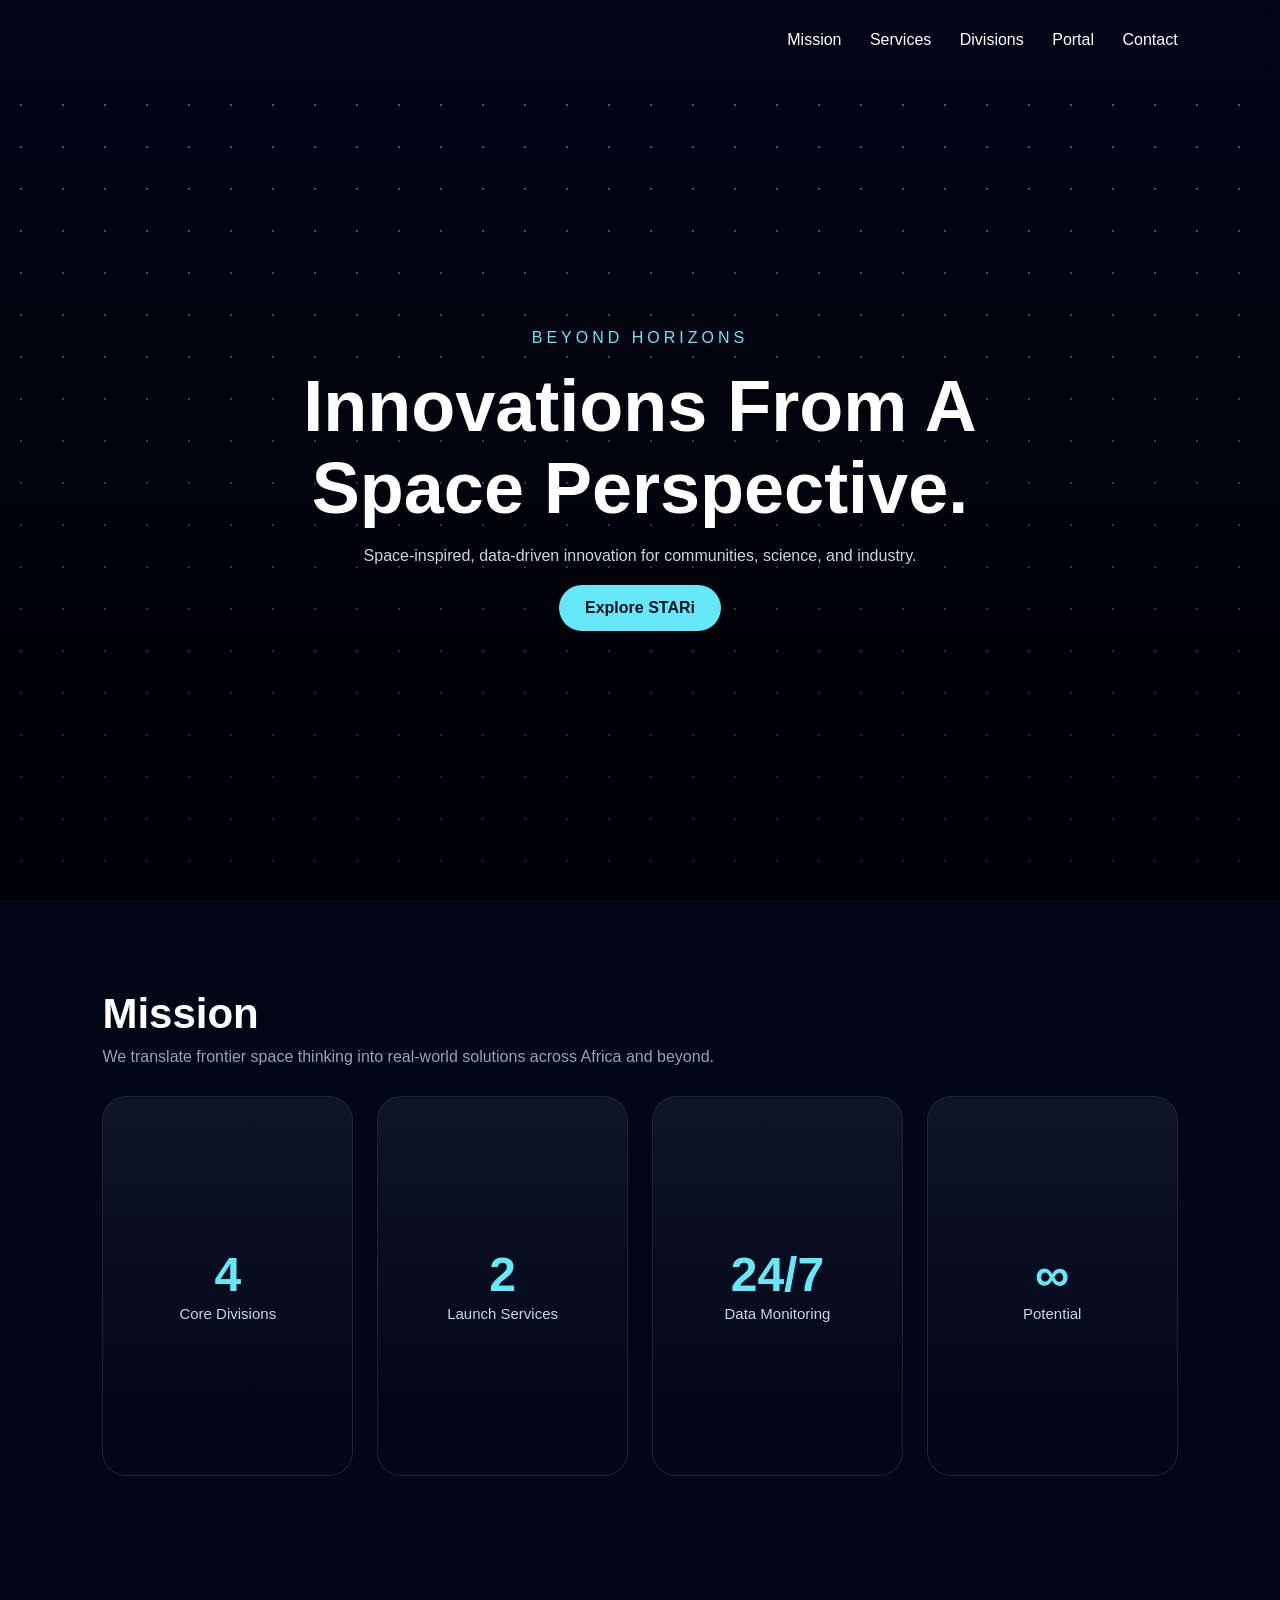
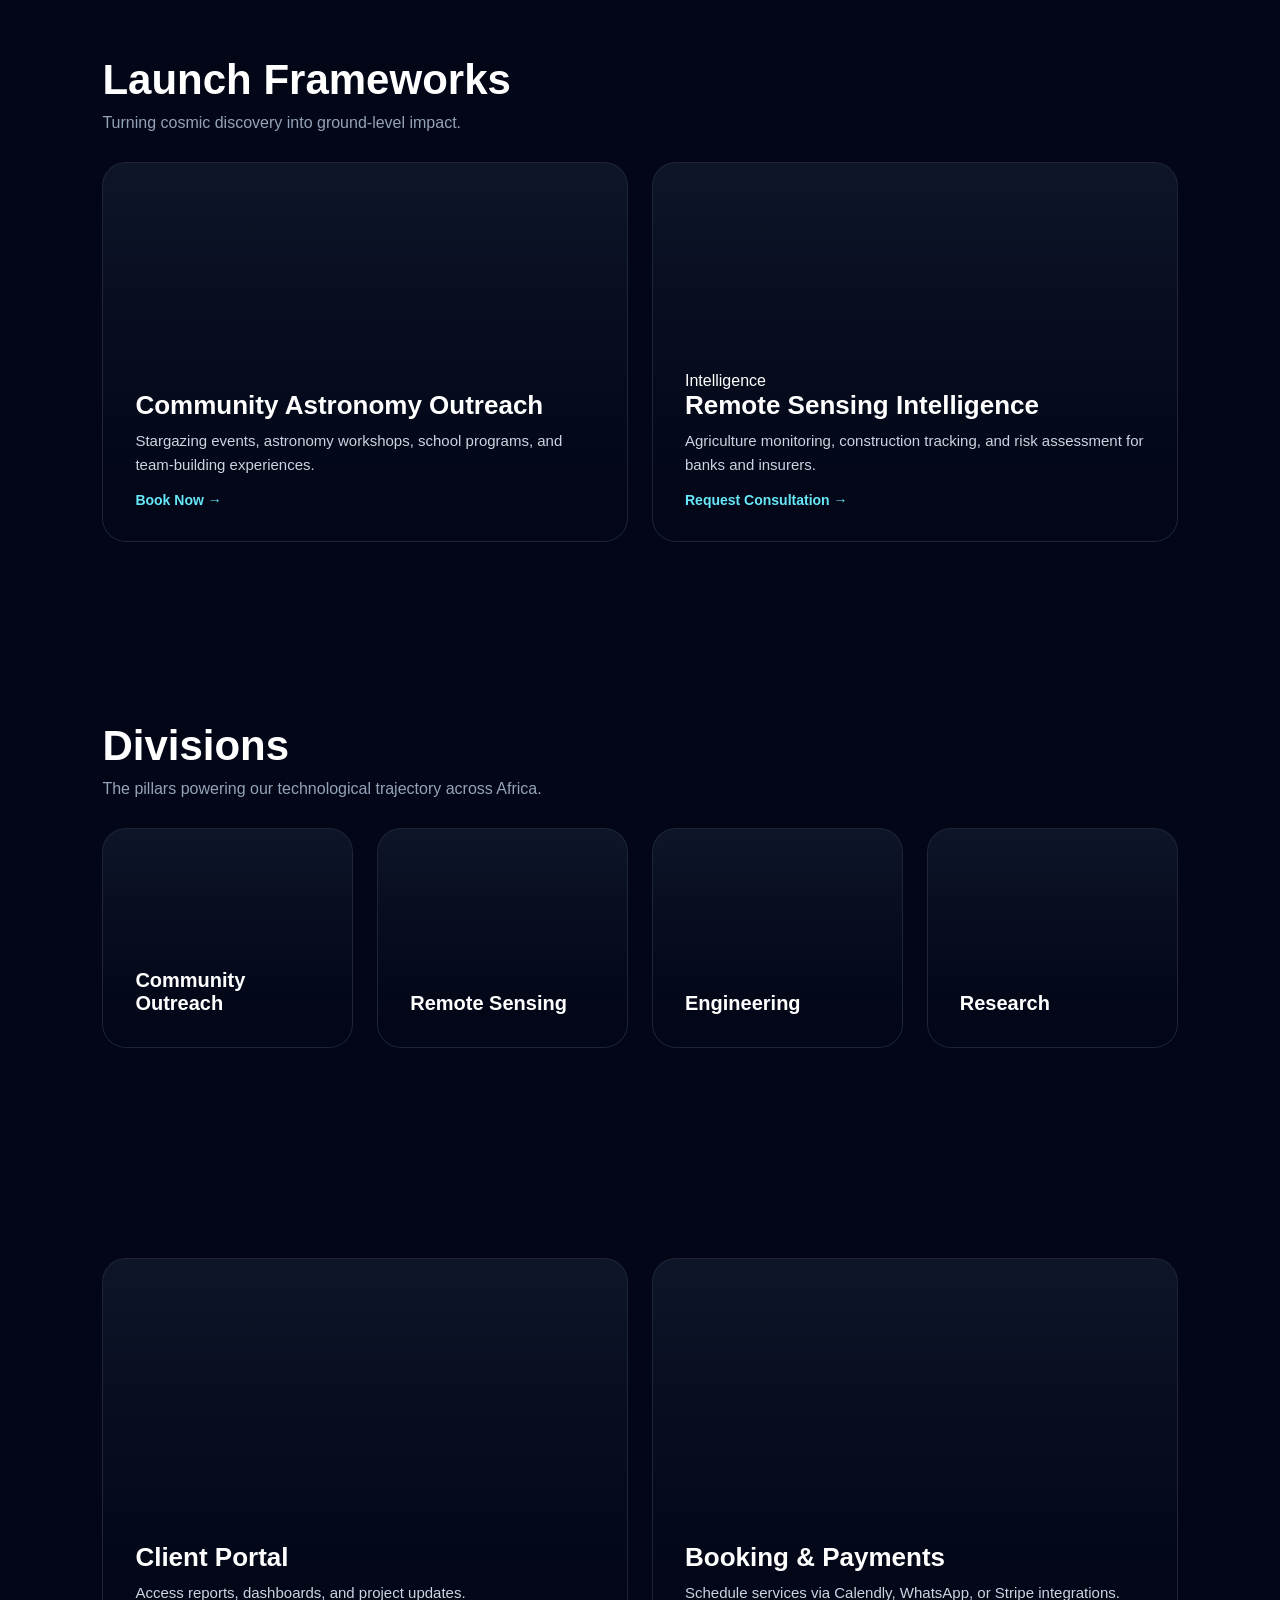
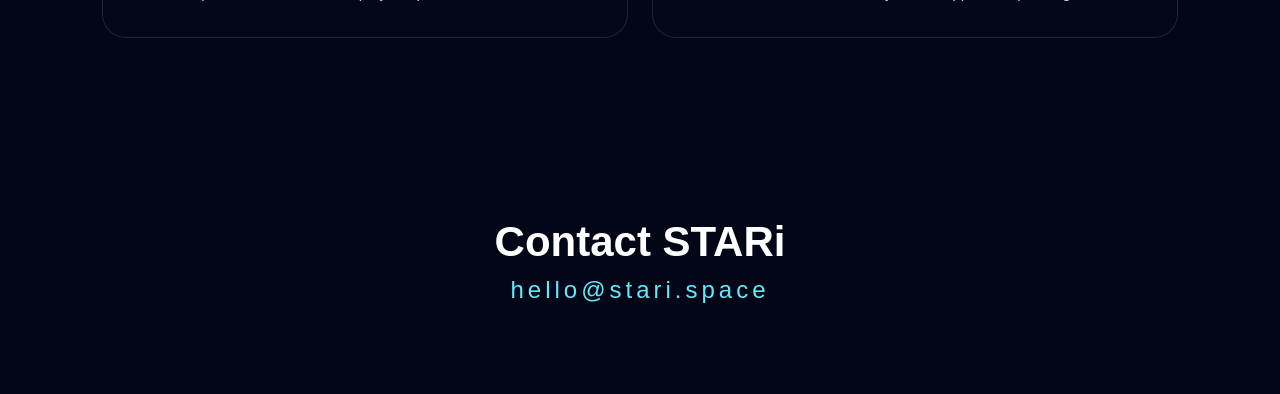
==== index.html @ bb452965 "Update index.html" ====
<!DOCTYPE html>
<html lang="en">
<head>
  <meta charset="UTF-8">
  <meta name="viewport" content="width=device-width, initial-scale=1.0">
  <title>STARi V5.1 | Beyond Horizons</title>
  <link rel="stylesheet" href="styles.css">
</head>
<body>

<div class="bg"></div>
<div class="glow"></div>

<header>
  <div class="logo">
    <img src="https://i.imgur.com/R3OBLXe.png" alt="STARi Logo">
  </div>
  <nav>
    <a href="#mission">Mission</a>
    <a href="#services">Services</a>
    <a href="#divisions">Divisions</a>
    <a href="#portal">Portal</a>
    <a href="#contact">Contact</a>
  </nav>
</header>

<section class="hero">
  <div class="hero-wrap">
    <div class="tag">BEYOND HORIZONS</div>
    <h1>Innovations From A Space Perspective.</h1>
    <p>Space-inspired, data-driven innovation for communities, science, and industry.</p>
    <a href="#mission" class="btn">Explore STARi</a>
  </div>
</section>

<!-- MISSION -->
<section id="mission" class="section">
  <h2 class="title">Mission</h2>
  <p class="muted">We translate frontier space thinking into real-world solutions across Africa and beyond.</p>

  <div class="grid four">
    <div class="card center">
      <div class="metric">4</div>
      <p>Core Divisions</p>
    </div>
    <div class="card center">
      <div class="metric">2</div>
      <p>Launch Services</p>
    </div>
    <div class="card center">
      <div class="metric">24/7</div>
      <p>Data Monitoring</p>
    </div>
    <div class="card center">
      <div class="metric">∞</div>
      <p>Potential</p>
    </div>
  </div>
</section>

<!-- SERVICES (NASA-Style Feature Grids) -->
<section id="services" class="section">
  <h2 class="title">Launch Frameworks</h2>
  <p class="muted" style="margin-bottom:30px;">Turning cosmic discovery into ground-level impact.</p>
  
  <div class="grid two">
    <!-- Service 1: Astronomy Outreach -->
    <!-- REPLACE THE url(...) ENTIRE LINK VALUE WITH YOUR IMAGE LINK -->
    <div class="card media-card" style="background-image: url('https://i.imgur.com/1P8Bico.png');">
      <div class="card-overlay"></div>
      <div class="card-body">
        <span class="card-tag"></span>
        <h3>Community Astronomy Outreach</h3>
        <p>Stargazing events, astronomy workshops, school programs, and team-building experiences.</p>
        <a href="#contact" class="card-link">Book Now →</a>
      </div>
    </div>

    <!-- Service 2: Remote Sensing -->
    <!-- REPLACE THE url(...) ENTIRE LINK VALUE WITH YOUR IMAGE LINK -->
    <div class="card media-card" style="background-image: url('https://i.imgur.com/ISyVCLU.png');">
      <div class="card-overlay"></div>
      <div class="card-body">
        <span class="card-tag">Intelligence</span>
        <h3>Remote Sensing Intelligence</h3>
        <p>Agriculture monitoring, construction tracking, and risk assessment for banks and insurers.</p>
        <a href="#contact" class="card-link">Request Consultation →</a>
      </div>
    </div>
  </div>
</section>

<!-- DIVISIONS (NASA-Style Mosaic Grid) -->
<section id="divisions" class="section">
  <h2 class="title">Divisions</h2>
  <p class="muted" style="margin-bottom:30px;">The pillars powering our technological trajectory across Africa.</p>
  
  <div class="grid four">
    <!-- Division 1: Replace background link as needed -->
    <div class="card media-card mini-card" style="background-image: url('https://i.imgur.com/f1nBS7U.png');">
      <div class="card-overlay"></div>
      <div class="card-body">
        <h4>Community Outreach</h4>
      </div>
    </div>
    
    <!-- Division 2: Replace background link as needed -->
    <div class="card media-card mini-card" style="background-image: url('https://i.imgur.com/J7HXCUW.png');">
      <div class="card-overlay"></div>
      <div class="card-body">
        <h4>Remote Sensing</h4>
      </div>
    </div>
    
    <!-- Division 3: Replace background link as needed -->
    <div class="card media-card mini-card" style="background-image: url('https://i.imgur.com/blJe98t.png');">
      <div class="card-overlay"></div>
      <div class="card-body">
        <h4>Engineering</h4>
      </div>
    </div>
    
    <!-- Division 4: Replace background link as needed -->
    <div class="card media-card mini-card" style="background-image: url('https://i.imgur.com/QKHHA5q.png');">
      <div class="card-overlay"></div>
      <div class="card-body">
        <h4>Research</h4>
      </div>
    </div>
  </div>
</section>

<!-- PORTAL -->
<section id="portal" class="section grid two">
  <div class="card">
    <h3>Client Portal</h3>
    <p class="muted">Access reports, dashboards, and project updates.</p>
  </div>
  <div class="card">
    <h3>Booking & Payments</h3>
    <p class="muted">Schedule services via Calendly, WhatsApp, or Stripe integrations.</p>
  </div>
</section>

<!-- CONTACT -->
<section id="contact" class="section center">
  <h2 class="title">Contact STARi</h2>
  <p class="tag" style="font-size:24px;">hello@stari.space</p>
</section>
  
<script src="script.js"></script>  
</body>
</html>
---- styles.css ----
/* styles.css mn*/
*{margin:0;padding:0;box-sizing:border-box}
html{scroll-behavior:smooth}
body{font-family:Inter,Arial,sans-serif;background:#020617;color:#fff;overflow-x:hidden}
a{text-decoration:none;color:inherit}

.bg{position:fixed;inset:0;background:radial-gradient(circle,#ffffff66 1px,transparent 1px);background-size:42px 42px;z-index:-2}
.glow{position:fixed;inset:0;background:linear-gradient(180deg,rgba(0,0,0,.1),rgba(0,0,0,.7));z-index:-1}

header{
  height:80px;
  display:flex;
  align-items:center;
  justify-content:space-between;
  padding:0 8%;
  position:fixed;
  top:0;
  width:100%;
  z-index:1000;
  background:rgba(2,6,23,.55);
  backdrop-filter:blur(14px);
}

.logo img{
  height:200px;
  width:auto;
  display:block;
  filter:drop-shadow(0 0 10px #67e8f9);
}

nav a{margin-left:24px}

.hero{min-height:100vh;display:grid;place-items:center;padding:140px 8% 80px}
.hero-wrap{text-align:center;max-width:900px}
.tag{color:#67e8f9;letter-spacing:4px}
.hero h1{font-size:72px;margin:18px 0}
.hero p{color:#cbd5e1}

.btn{display:inline-block;margin-top:20px;padding:14px 26px;border-radius:999px;background:#67e8f9;color:#04111f;font-weight:800}

.section{padding:90px 8%}
.title{font-size:42px;margin-bottom:10px}
.muted{color:#94a3b8;max-width:700px}

.grid{display:grid;gap:24px;margin-top:30px}
.two{grid-template-columns:repeat(auto-fit,minmax(280px,1fr))}
.four{grid-template-columns:repeat(auto-fit,minmax(180px,1fr))}

/* ==========================================================================
   UPDATED: Integrated NASA Full-Card Media Layout
   ========================================================================== */
.card{
  padding:32px;
  border-radius:24px;
  background:#0f172a;
  border:1px solid rgba(255,255,255,.06);
  overflow: hidden; 
  display: flex;
  flex-direction: column;
  justify-content: flex-end; /* Text sits at the base of the image block */
  align-items: flex-start;
  position: relative;
  min-height: 380px; /* Gives adequate frame space for visual elements */
  background-size: cover;
  background-position: center;
  background-repeat: no-repeat;
  transition: transform 0.3s cubic-bezier(0.25, 1, 0.5, 1), border-color 0.3s ease;
}

/* Optional variation modifier to prevent metrics layout blocks from overflowing */
.center { text-align: center; justify-content: center; align-items: center; }

/* The dark protective vignette gradient layer layered behind text copy */
.card::before {
  content: '';
  position: absolute;
  inset: 0;
  background: linear-gradient(to top, rgba(2, 6, 23, 0.95) 15%, rgba(2, 6, 23, 0.5) 65%, rgba(2, 6, 23, 0.1) 100%);
  z-index: 1;
  transition: opacity 0.3s ease;
}

/* Forces structural element children inside cards above overlay logic layers */
.card > * {
  position: relative;
  z-index: 2;
  width: 100%;
}

/* NASA-style card container mouse interaction properties */
.card:hover {
  transform: translateY(-4px);
  border-color: rgba(103, 232, 249, 0.3);
}

.card:hover::before {
  background: linear-gradient(to top, rgba(2, 6, 23, 0.98) 20%, rgba(2, 6, 23, 0.6) 70%, rgba(2, 6, 23, 0.1) 100%);
}

/* ========================================================================== */

.metric{font-size:48px;color:#67e8f9;font-weight:900}

/* Typography styles for content inside the service cards */
.card h3 {
  font-size: 26px;
  line-height: 1.2;
  margin-bottom: 8px;
  font-weight: 800;
}

.card h4 {
  color: #67e8f9;
  font-size: 16px;
  margin-bottom: 12px;
  font-weight: 500;
}

.card p {
  font-size: 15px;
  line-height: 1.6;
  color: #cbd5e1;
}

/* Interactive custom typography link indicator */
.card-link {
  font-size: 14px;
  font-weight: 700;
  color: #67e8f9;
  display: inline-block;
  margin-top: 15px;
}

/* Secondary lower heights for smaller layout components (like the 4 Divisions) */
#divisions .card {
  min-height: 220px;
}
#divisions .card h4 {
  color: #fff;
  font-size: 20px;
  font-weight: 700;
  margin: 0;
}

.badge-row {
  display: flex;
  gap: 12px;
  flex-wrap: wrap;
  margin-top: 15px;
}

@media(max-width:768px){
nav{display:none}
.hero h1{font-size:44px}
.card { min-height: 320px; padding: 24px; }
#divisions .card { min-height: 180px; }
}
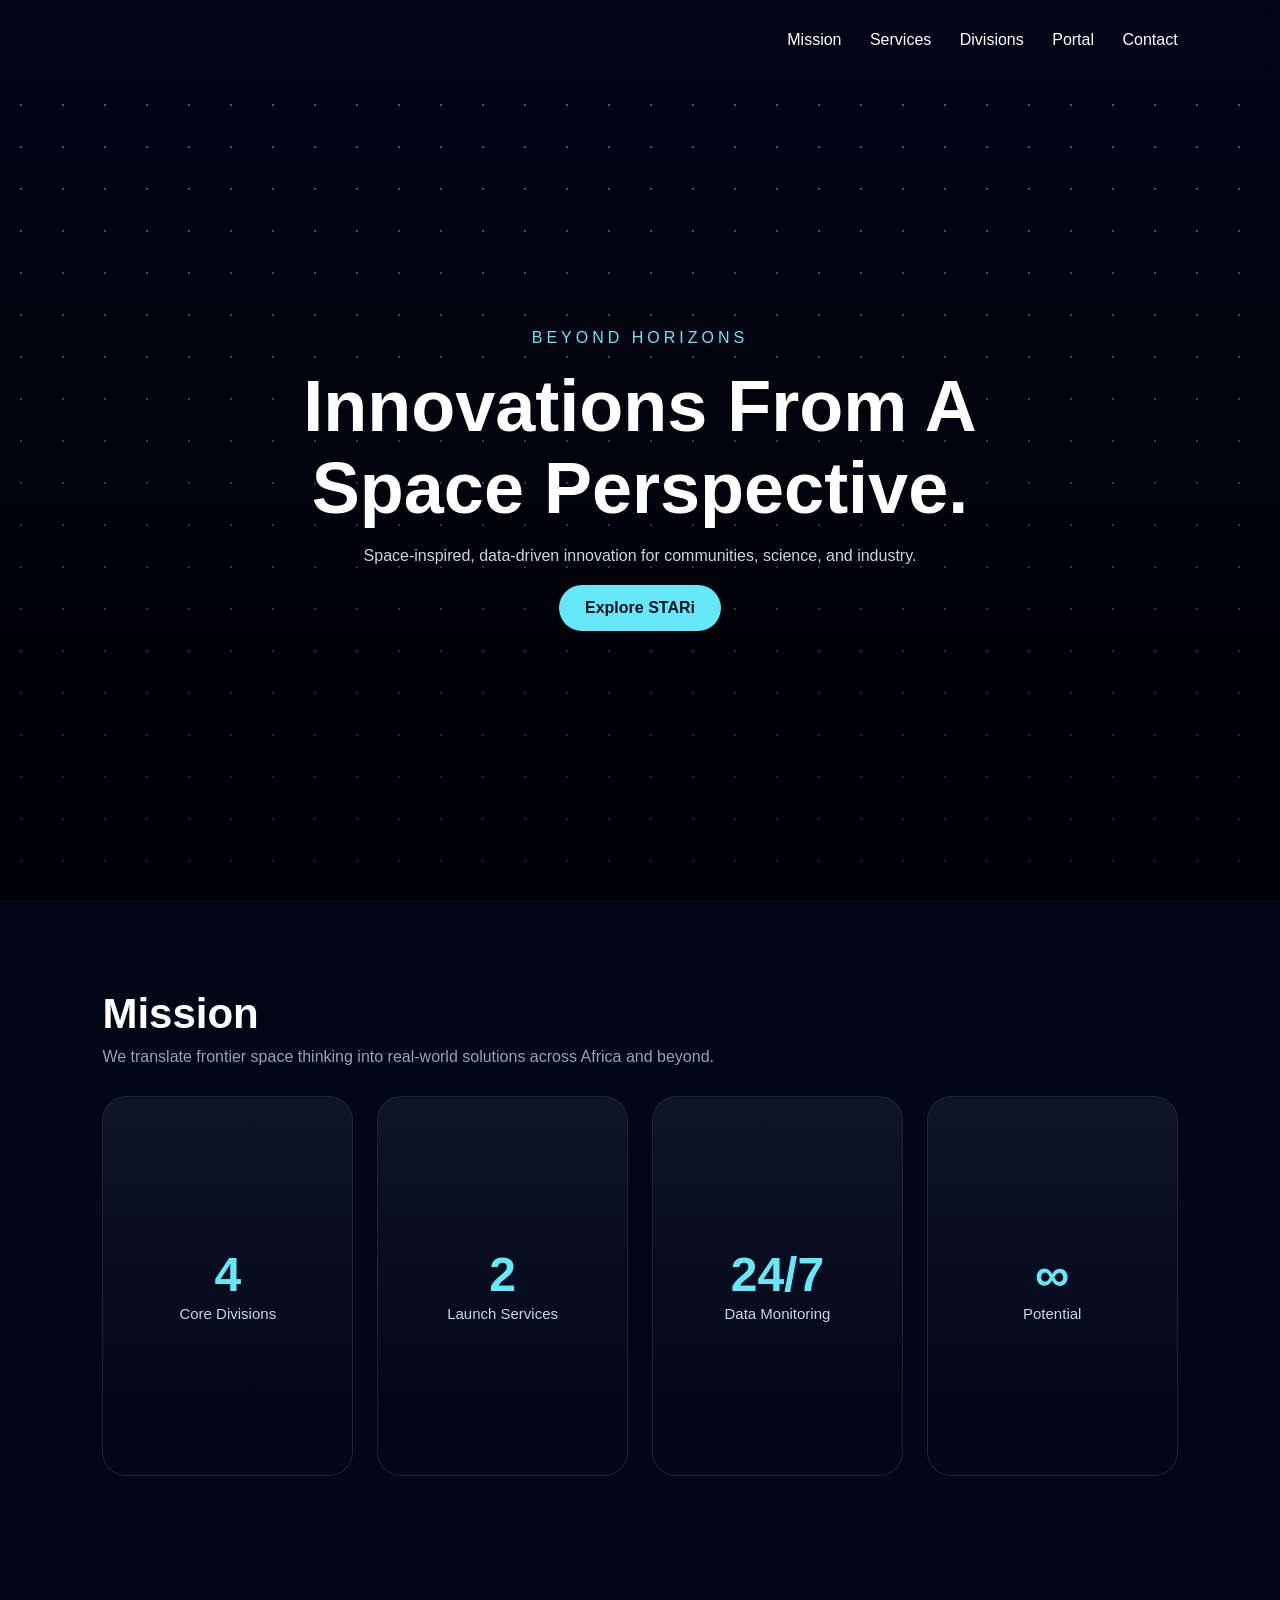
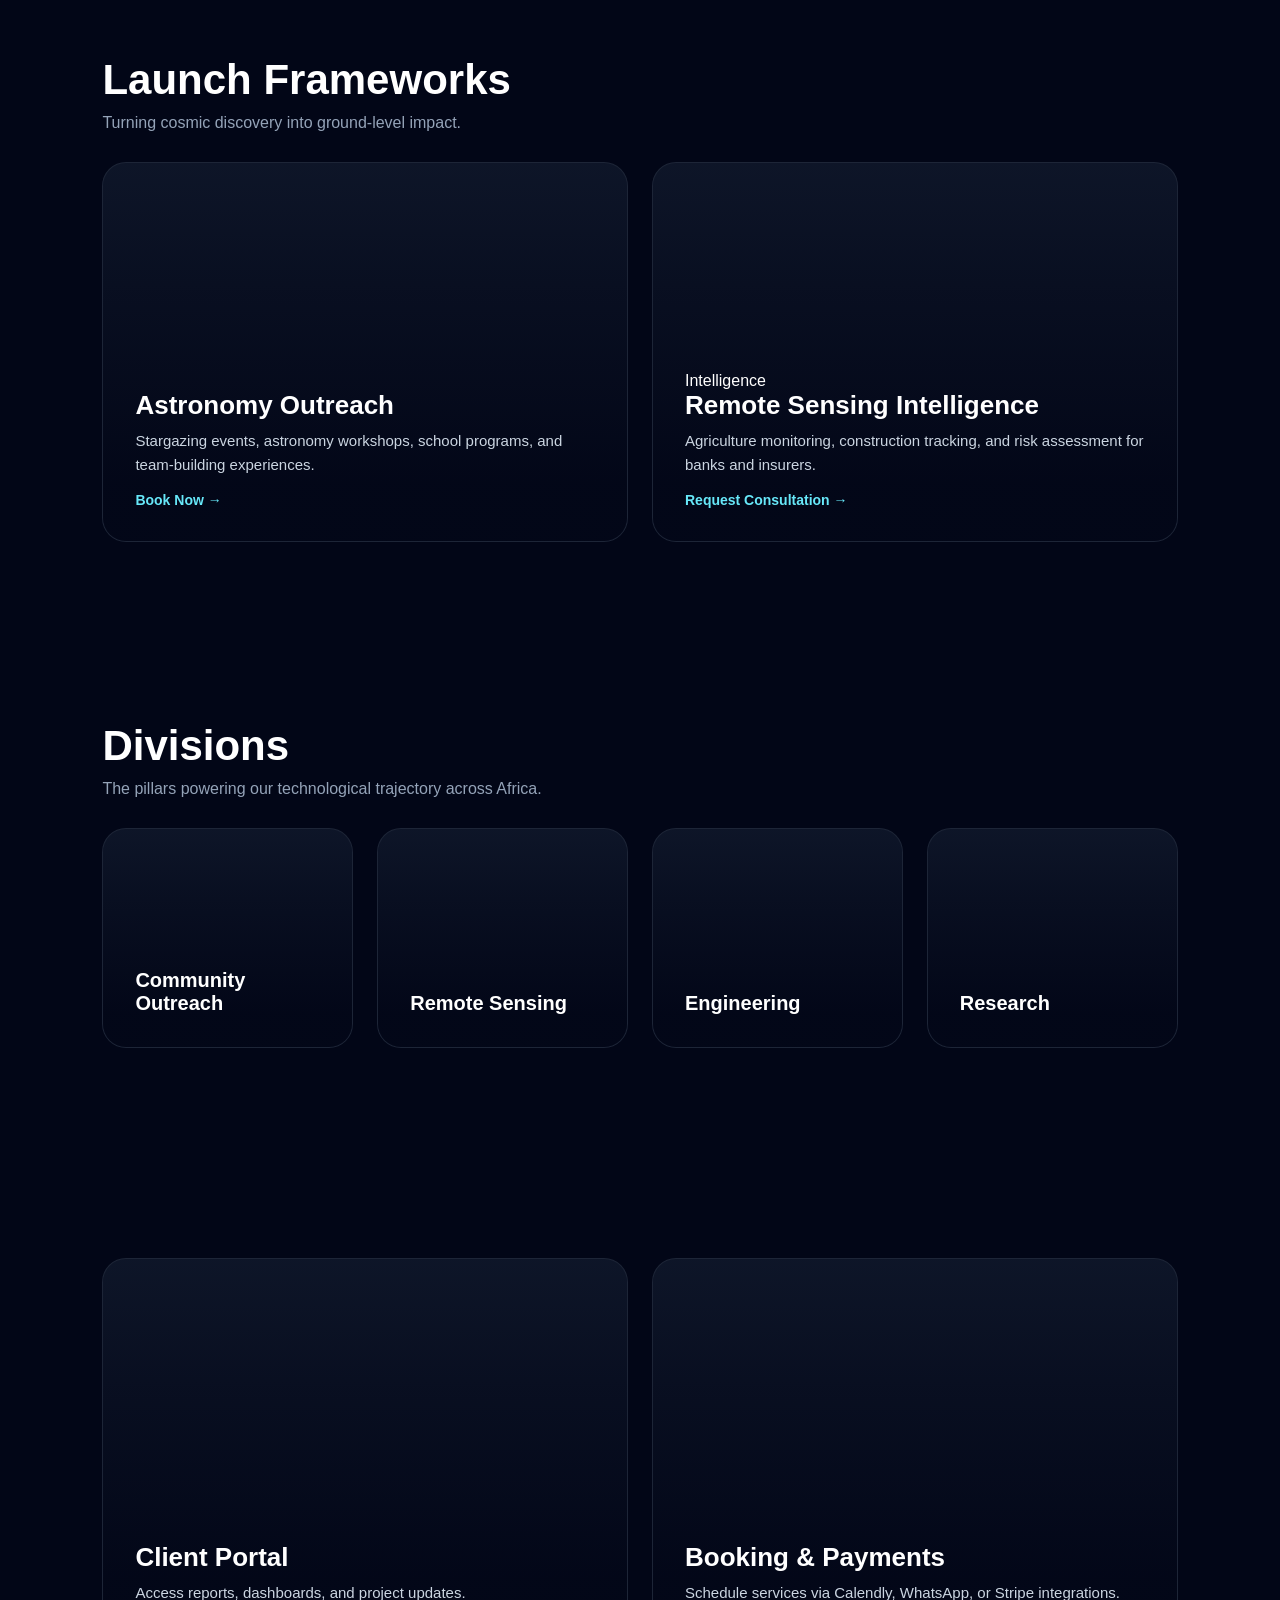
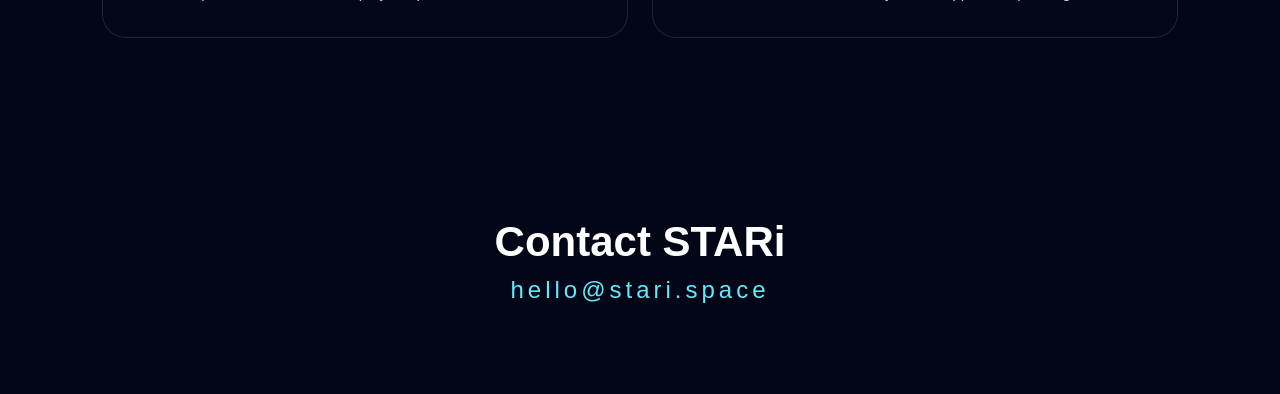
==== commit 85a87bb5: "Update index.html" ====
--- a/index.html
+++ b/index.html
@@ -66,11 +66,11 @@
   <div class="grid two">
     <!-- Service 1: Astronomy Outreach -->
     <!-- REPLACE THE url(...) ENTIRE LINK VALUE WITH YOUR IMAGE LINK -->
-    <div class="card media-card" style="background-image: url('https://i.imgur.com/1P8Bico.png');">
+    <div class="card media-card" style="background-image: url('https://i.imgur.com/1P8BicO.png');">
       <div class="card-overlay"></div>
       <div class="card-body">
         <span class="card-tag"></span>
-        <h3>Community Astronomy Outreach</h3>
+        <h3>Astronomy Outreach</h3>
         <p>Stargazing events, astronomy workshops, school programs, and team-building experiences.</p>
         <a href="#contact" class="card-link">Book Now →</a>
       </div>
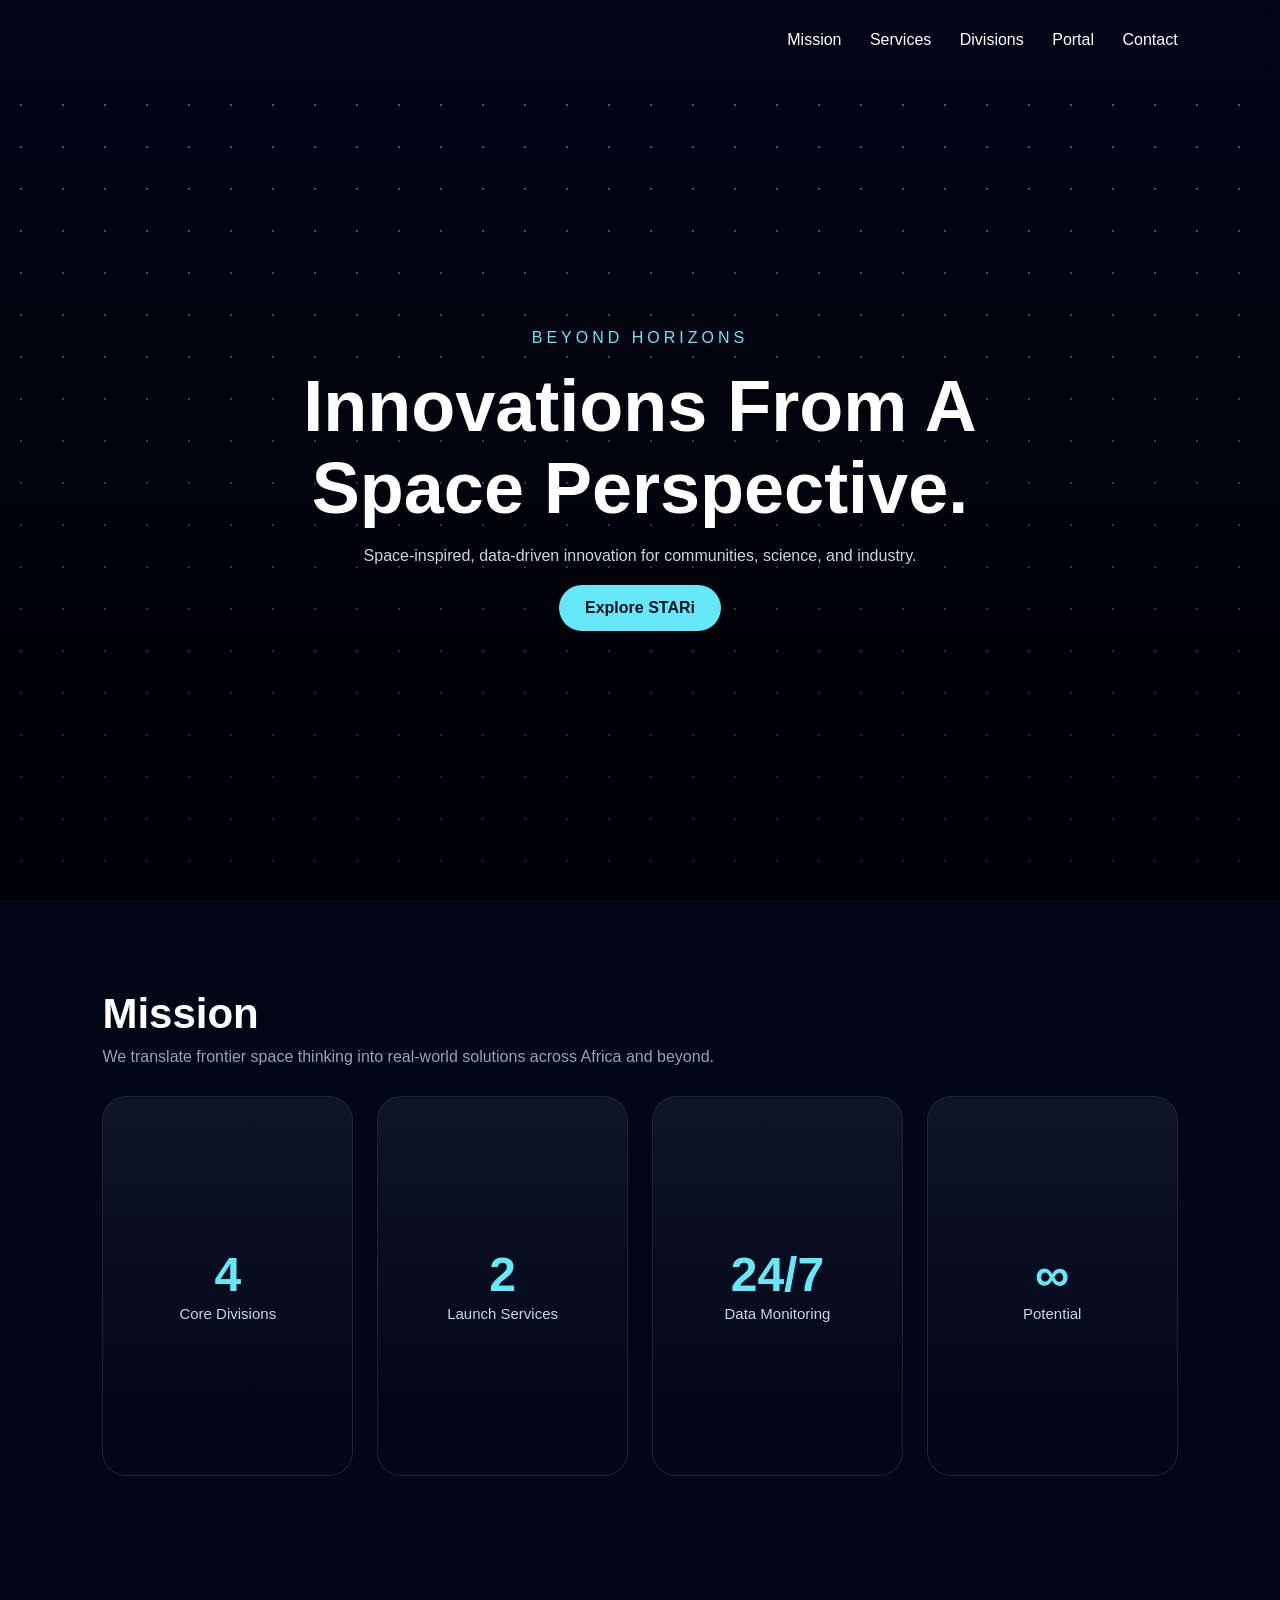
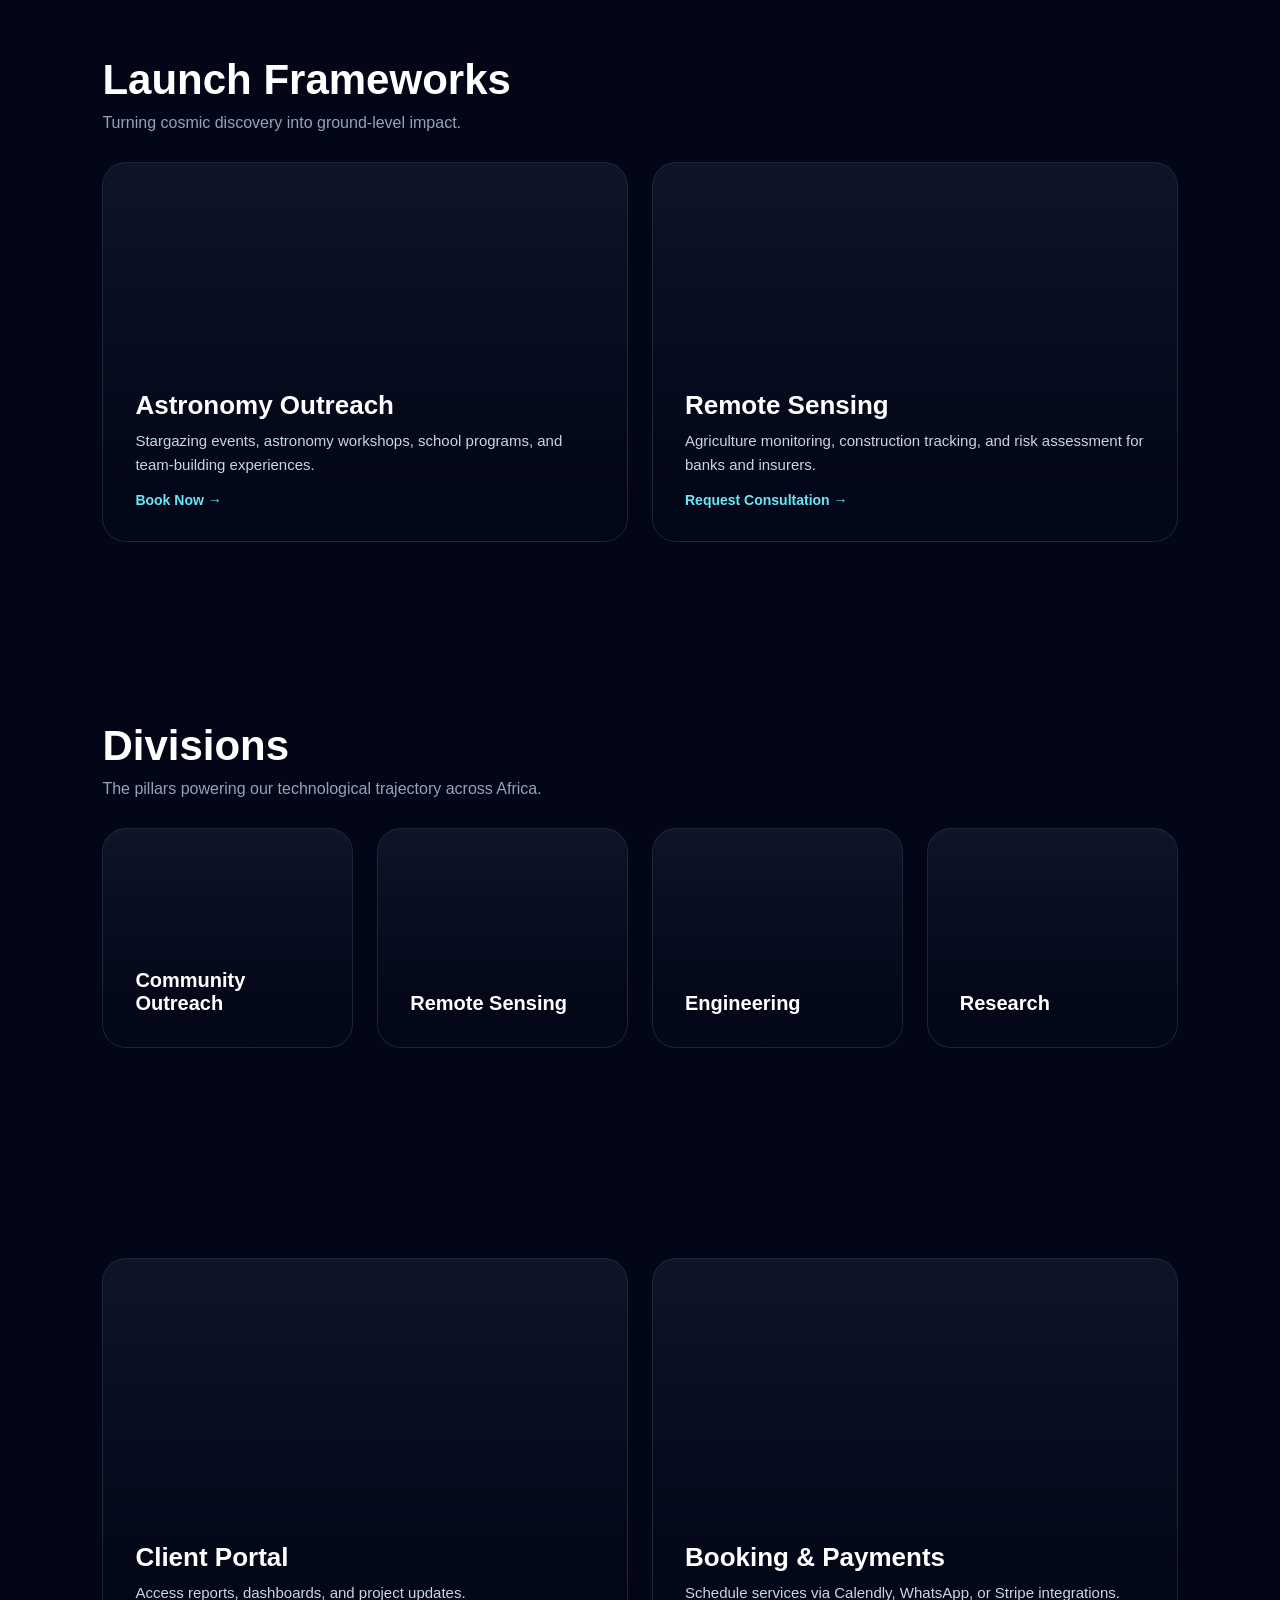
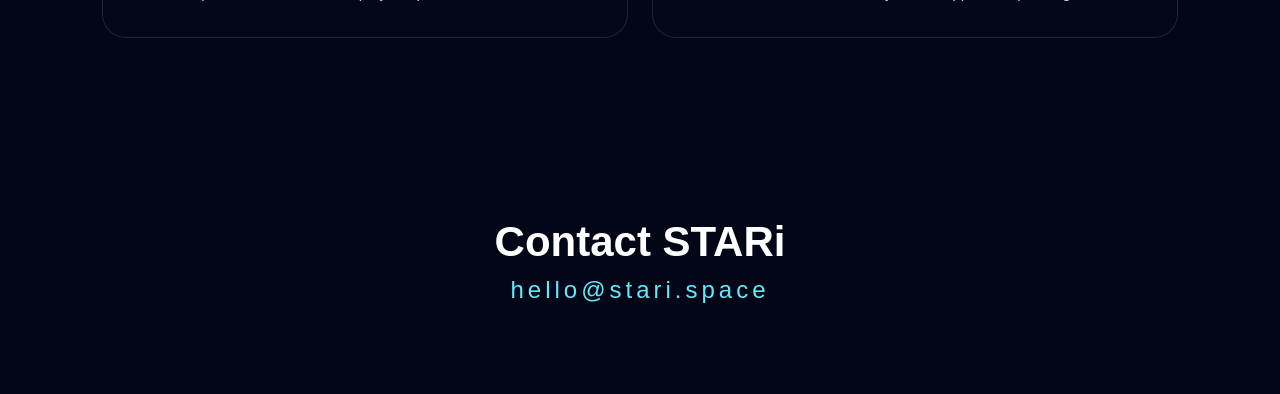
==== commit 29163d36: "Update index.html" ====
--- a/index.html
+++ b/index.html
@@ -78,11 +78,11 @@
 
     <!-- Service 2: Remote Sensing -->
     <!-- REPLACE THE url(...) ENTIRE LINK VALUE WITH YOUR IMAGE LINK -->
-    <div class="card media-card" style="background-image: url('https://i.imgur.com/ISyVCLU.png');">
+    <div class="card media-card" style="background-image: url('https://i.imgur.com/KyEyFb0.png');">
       <div class="card-overlay"></div>
       <div class="card-body">
-        <span class="card-tag">Intelligence</span>
-        <h3>Remote Sensing Intelligence</h3>
+        <span class="card-tag"></span>
+        <h3>Remote Sensing</h3>
         <p>Agriculture monitoring, construction tracking, and risk assessment for banks and insurers.</p>
         <a href="#contact" class="card-link">Request Consultation →</a>
       </div>
@@ -97,7 +97,7 @@
   
   <div class="grid four">
     <!-- Division 1: Replace background link as needed -->
-    <div class="card media-card mini-card" style="background-image: url('https://i.imgur.com/f1nBS7U.png');">
+    <div class="card media-card mini-card" style="background-image: url('https://i.imgur.com/5LP5pwv.jpeg');">
       <div class="card-overlay"></div>
       <div class="card-body">
         <h4>Community Outreach</h4>
@@ -121,7 +121,7 @@
     </div>
     
     <!-- Division 4: Replace background link as needed -->
-    <div class="card media-card mini-card" style="background-image: url('https://i.imgur.com/QKHHA5q.png');">
+    <div class="card media-card mini-card" style="background-image: url('https://i.imgur.com/DauhuLK.jpeg');">
       <div class="card-overlay"></div>
       <div class="card-body">
         <h4>Research</h4>
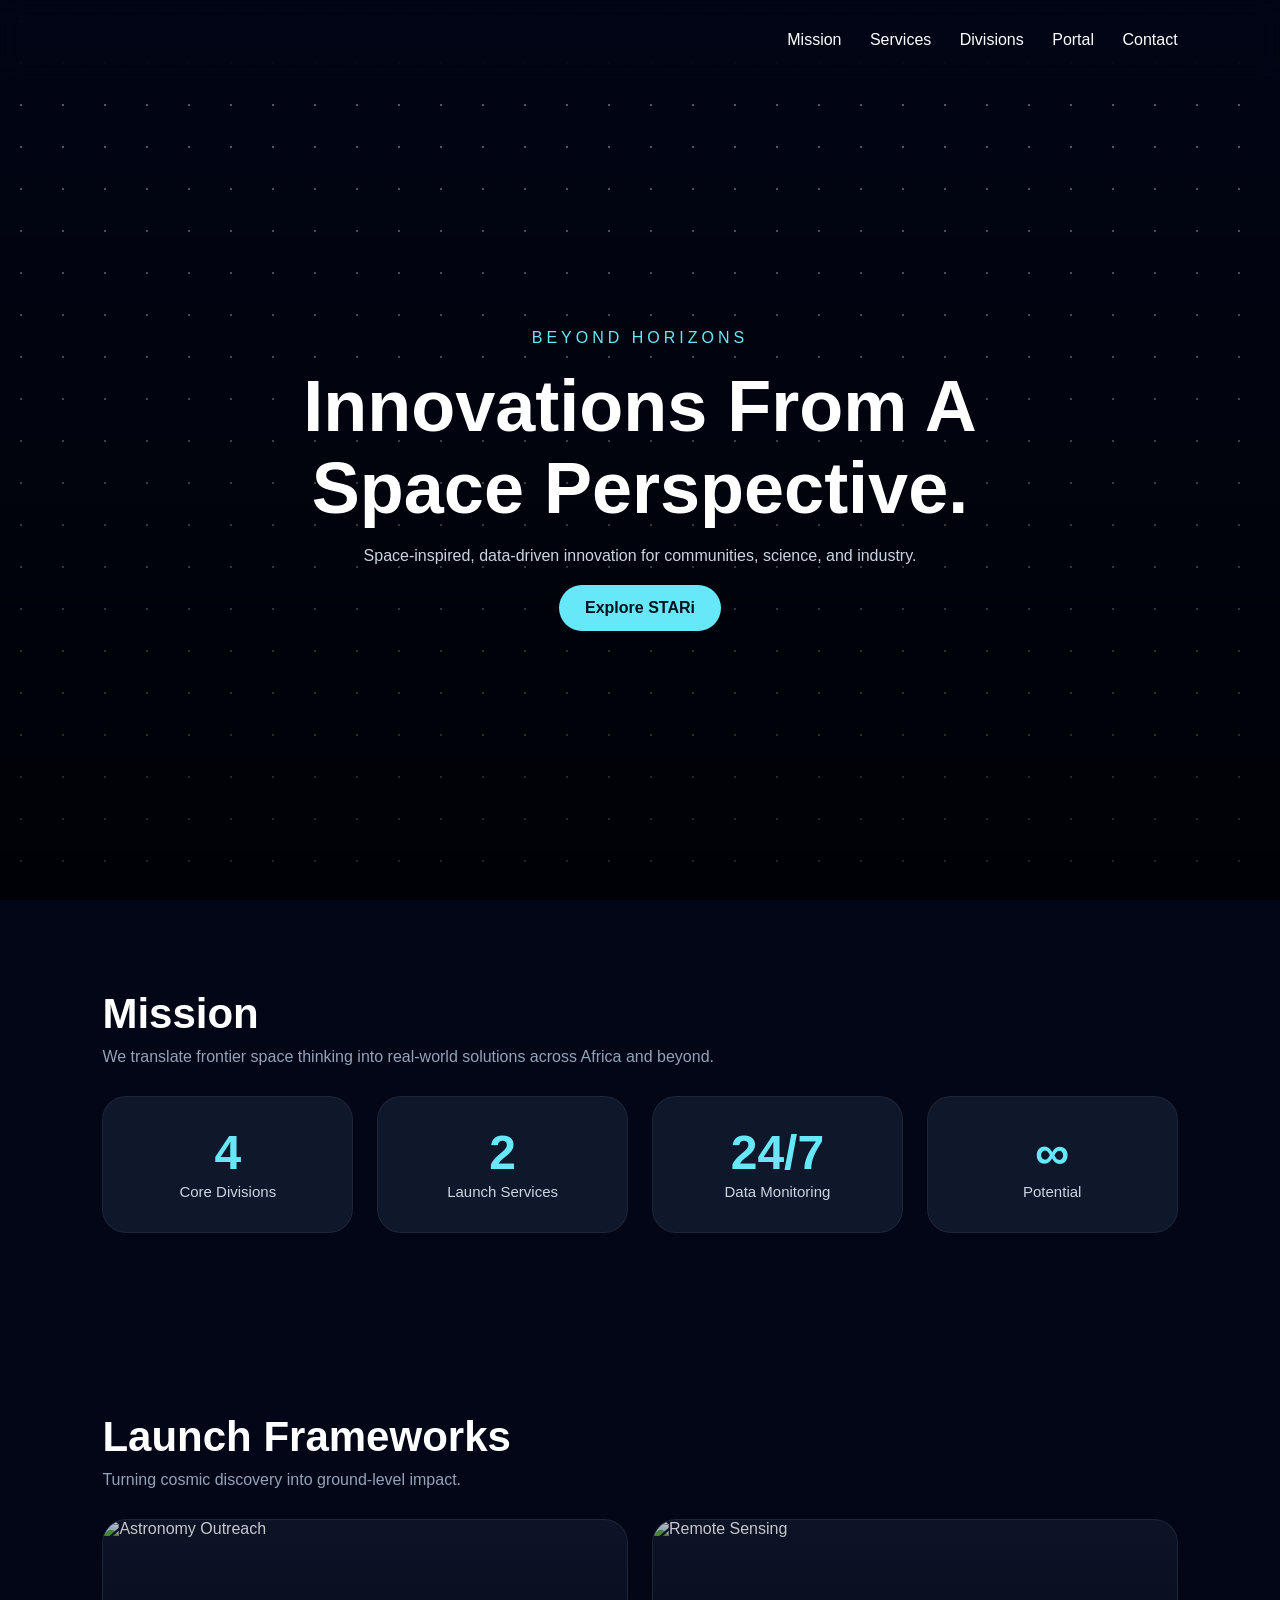
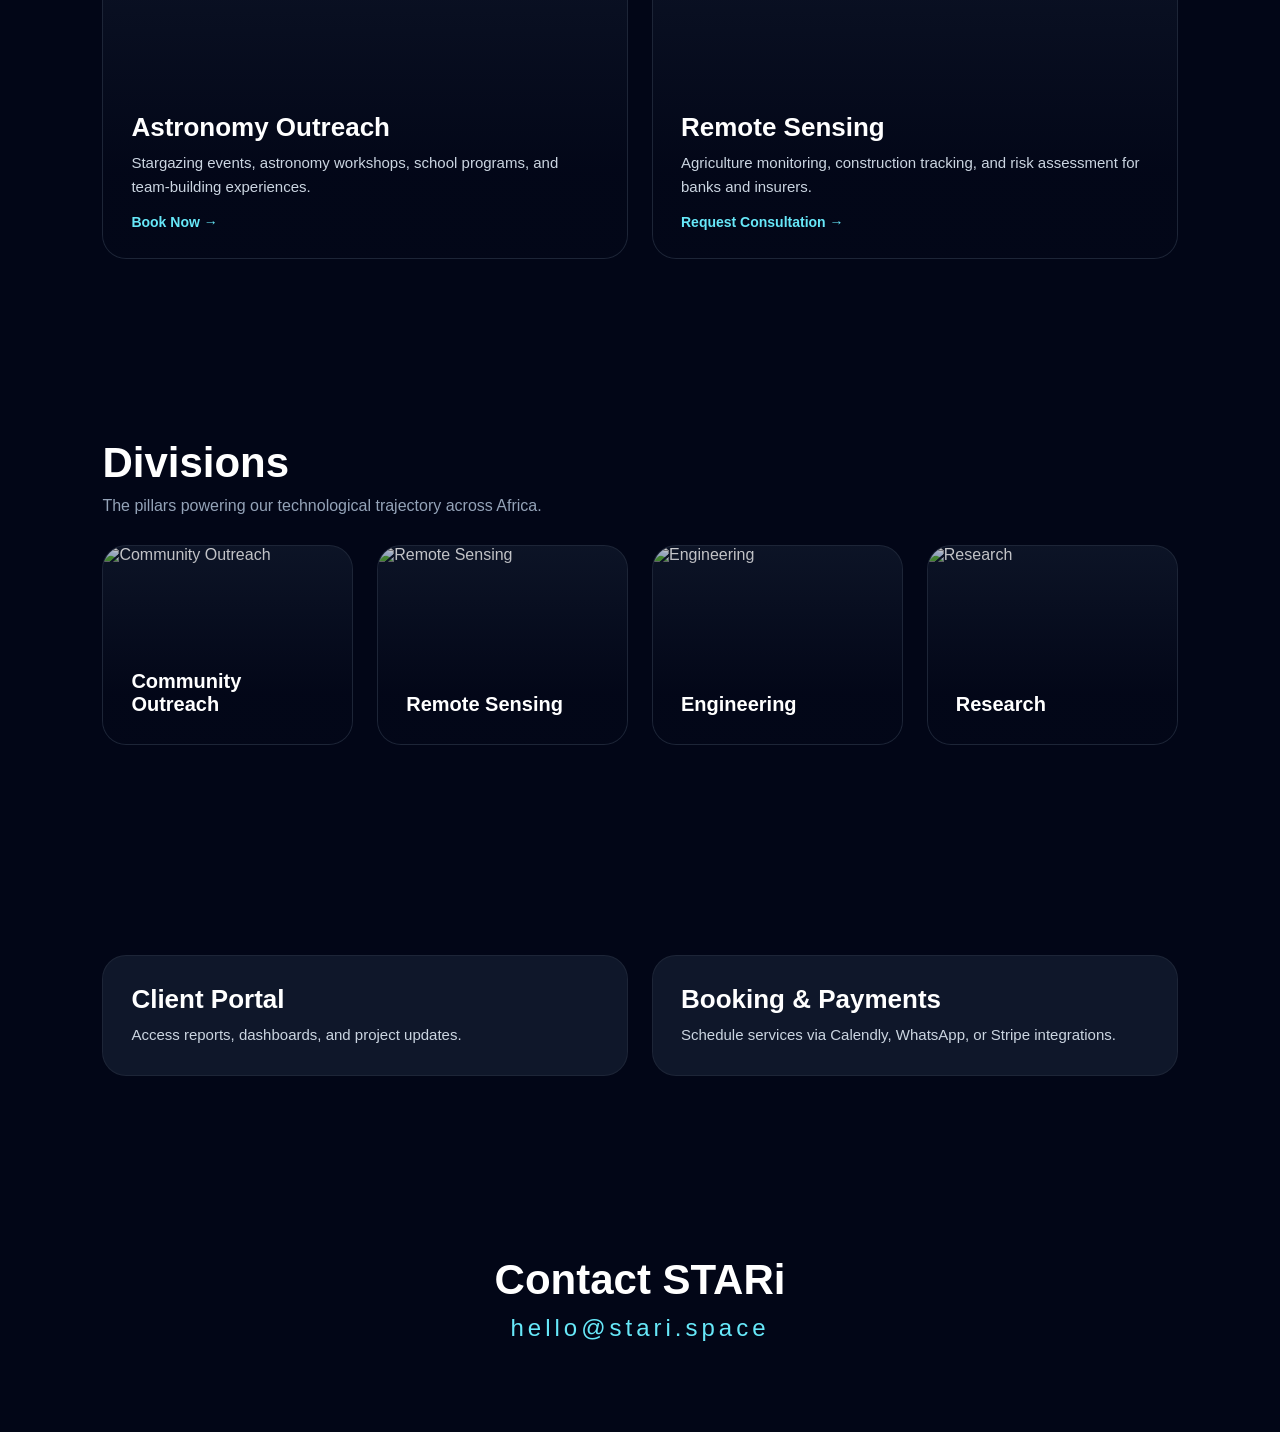
==== commit c2dd2d63: "Update index.html" ====
--- a/index.html
+++ b/index.html
@@ -58,18 +58,17 @@
   </div>
 </section>
 
-<!-- SERVICES (NASA-Style Feature Grids) -->
+<!-- SERVICES (NASA-Style Feature Grids with Fill Sizing) -->
 <section id="services" class="section">
   <h2 class="title">Launch Frameworks</h2>
   <p class="muted" style="margin-bottom:30px;">Turning cosmic discovery into ground-level impact.</p>
   
   <div class="grid two">
     <!-- Service 1: Astronomy Outreach -->
-    <!-- REPLACE THE url(...) ENTIRE LINK VALUE WITH YOUR IMAGE LINK -->
-    <div class="card media-card" style="background-image: url('https://i.imgur.com/1P8BicO.png');">
-      <div class="card-overlay"></div>
-      <div class="card-body">
-        <span class="card-tag"></span>
+    <div class="card">
+      <img src="https://i.imgur.com/1P8BicO.png" alt="Astronomy Outreach" class="card-bg-img">
+      <div class="card-overlay-film"></div>
+      <div class="card-text-layer">
         <h3>Astronomy Outreach</h3>
         <p>Stargazing events, astronomy workshops, school programs, and team-building experiences.</p>
         <a href="#contact" class="card-link">Book Now →</a>
@@ -77,11 +76,10 @@
     </div>
 
     <!-- Service 2: Remote Sensing -->
-    <!-- REPLACE THE url(...) ENTIRE LINK VALUE WITH YOUR IMAGE LINK -->
-    <div class="card media-card" style="background-image: url('https://i.imgur.com/KyEyFb0.png');">
-      <div class="card-overlay"></div>
-      <div class="card-body">
-        <span class="card-tag"></span>
+    <div class="card">
+      <img src="https://i.imgur.com/KyEyFb0.png" alt="Remote Sensing" class="card-bg-img">
+      <div class="card-overlay-film"></div>
+      <div class="card-text-layer">
         <h3>Remote Sensing</h3>
         <p>Agriculture monitoring, construction tracking, and risk assessment for banks and insurers.</p>
         <a href="#contact" class="card-link">Request Consultation →</a>
@@ -90,40 +88,44 @@
   </div>
 </section>
 
-<!-- DIVISIONS (NASA-Style Mosaic Grid) -->
+<!-- DIVISIONS (NASA-Style Mosaic Grid with Fill Sizing) -->
 <section id="divisions" class="section">
   <h2 class="title">Divisions</h2>
   <p class="muted" style="margin-bottom:30px;">The pillars powering our technological trajectory across Africa.</p>
   
   <div class="grid four">
-    <!-- Division 1: Replace background link as needed -->
-    <div class="card media-card mini-card" style="background-image: url('https://i.imgur.com/5LP5pwv.jpeg');">
-      <div class="card-overlay"></div>
-      <div class="card-body">
+    <!-- Division 1 -->
+    <div class="card">
+      <img src="https://i.imgur.com/5LP5pWv.jpeg" alt="Community Outreach" class="card-bg-img">
+      <div class="card-overlay-film"></div>
+      <div class="card-text-layer">
         <h4>Community Outreach</h4>
       </div>
     </div>
     
-    <!-- Division 2: Replace background link as needed -->
-    <div class="card media-card mini-card" style="background-image: url('https://i.imgur.com/J7HXCUW.png');">
-      <div class="card-overlay"></div>
-      <div class="card-body">
+    <!-- Division 2 -->
+    <div class="card">
+      <img src="https://i.imgur.com/J7HXCUW.png" alt="Remote Sensing" class="card-bg-img">
+      <div class="card-overlay-film"></div>
+      <div class="card-text-layer">
         <h4>Remote Sensing</h4>
       </div>
     </div>
     
-    <!-- Division 3: Replace background link as needed -->
-    <div class="card media-card mini-card" style="background-image: url('https://i.imgur.com/blJe98t.png');">
-      <div class="card-overlay"></div>
-      <div class="card-body">
+    <!-- Division 3 -->
+    <div class="card">
+      <img src="https://i.imgur.com/blJe98t.png" alt="Engineering" class="card-bg-img">
+      <div class="card-overlay-film"></div>
+      <div class="card-text-layer">
         <h4>Engineering</h4>
       </div>
     </div>
     
-    <!-- Division 4: Replace background link as needed -->
-    <div class="card media-card mini-card" style="background-image: url('https://i.imgur.com/DauhuLK.jpeg');">
-      <div class="card-overlay"></div>
-      <div class="card-body">
+    <!-- Division 4 -->
+    <div class="card">
+      <img src="https://i.imgur.com/DauhuLk.jpeg" alt="Research" class="card-bg-img">
+      <div class="card-overlay-film"></div>
+      <div class="card-text-layer">
         <h4>Research</h4>
       </div>
     </div>
--- a/styles.css
+++ b/styles.css
@@ -46,55 +46,73 @@
 .two{grid-template-columns:repeat(auto-fit,minmax(280px,1fr))}
 .four{grid-template-columns:repeat(auto-fit,minmax(180px,1fr))}
 
-/* ==========================================================================
-   UPDATED: Integrated NASA Full-Card Media Layout
-   ========================================================================== */
+/* Global standard layout cards */
 .card{
-  padding:32px;
+  padding:28px;
   border-radius:24px;
   background:#0f172a;
   border:1px solid rgba(255,255,255,.06);
   overflow: hidden; 
   display: flex;
   flex-direction: column;
-  justify-content: flex-end; /* Text sits at the base of the image block */
-  align-items: flex-start;
+  justify-content: space-between;
   position: relative;
-  min-height: 380px; /* Gives adequate frame space for visual elements */
-  background-size: cover;
-  background-position: center;
-  background-repeat: no-repeat;
   transition: transform 0.3s cubic-bezier(0.25, 1, 0.5, 1), border-color 0.3s ease;
 }
 
-/* Optional variation modifier to prevent metrics layout blocks from overflowing */
 .center { text-align: center; justify-content: center; align-items: center; }
 
-/* The dark protective vignette gradient layer layered behind text copy */
-.card::before {
-  content: '';
-  position: absolute;
-  inset: 0;
-  background: linear-gradient(to top, rgba(2, 6, 23, 0.95) 15%, rgba(2, 6, 23, 0.5) 65%, rgba(2, 6, 23, 0.1) 100%);
-  z-index: 1;
-  transition: opacity 0.3s ease;
-}
-
-/* Forces structural element children inside cards above overlay logic layers */
-.card > * {
-  position: relative;
-  z-index: 2;
-  width: 100%;
-}
-
-/* NASA-style card container mouse interaction properties */
 .card:hover {
   transform: translateY(-4px);
   border-color: rgba(103, 232, 249, 0.3);
 }
 
-.card:hover::before {
-  background: linear-gradient(to top, rgba(2, 6, 23, 0.98) 20%, rgba(2, 6, 23, 0.6) 70%, rgba(2, 6, 23, 0.1) 100%);
+/* ==========================================================================
+   NEW: NASA Structural Image Engine (No gaps, No zooming)
+   ========================================================================== */
+
+/* Gives specific canvas framing heights for media content structures */
+#services .card {
+  min-height: 340px; 
+}
+
+#divisions .card {
+  min-height: 200px;
+}
+
+/* The actual image asset element stretched edge-to-edge with absolute zero gaps */
+.card-bg-img {
+  position: absolute;
+  inset: 0;
+  width: 100%;
+  height: 100%;
+  object-fit: fill; /* Forces entire photo to completely match card boundaries without cropping */
+  z-index: 1;
+  transition: transform 0.4s ease;
+}
+
+.card:hover .card-bg-img {
+  transform: scale(1.03); /* Subtle fluid interactive zoom on mouse-over */
+}
+
+/* High-contrast dark linear protective film overlay protecting white text */
+.card-overlay-film {
+  position: absolute;
+  inset: 0;
+  background: linear-gradient(to top, rgba(2, 6, 23, 0.95) 25%, rgba(2, 6, 23, 0.5) 70%, rgba(2, 6, 23, 0.2) 100%);
+  z-index: 2;
+}
+
+/* Lifts all copy and buttons safely over graphic elements */
+.card-text-layer {
+  position: relative;
+  z-index: 3;
+  width: 100%;
+  height: 100%;
+  display: flex;
+  flex-direction: column;
+  justify-content: flex-end;
+  align-items: flex-start;
 }
 
 /* ========================================================================== */
@@ -110,10 +128,10 @@
 }
 
 .card h4 {
-  color: #67e8f9;
-  font-size: 16px;
-  margin-bottom: 12px;
-  font-weight: 500;
+  color: #fff;
+  font-size: 20px;
+  font-weight: 700;
+  margin: 0;
 }
 
 .card p {
@@ -131,17 +149,6 @@
   margin-top: 15px;
 }
 
-/* Secondary lower heights for smaller layout components (like the 4 Divisions) */
-#divisions .card {
-  min-height: 220px;
-}
-#divisions .card h4 {
-  color: #fff;
-  font-size: 20px;
-  font-weight: 700;
-  margin: 0;
-}
-
 .badge-row {
   display: flex;
   gap: 12px;
@@ -152,7 +159,6 @@
 @media(max-width:768px){
 nav{display:none}
 .hero h1{font-size:44px}
-.card { min-height: 320px; padding: 24px; }
-#divisions .card { min-height: 180px; }
+#services .card { min-height: 300px; }
+#divisions .card { min-height: 170px; }
 }
-
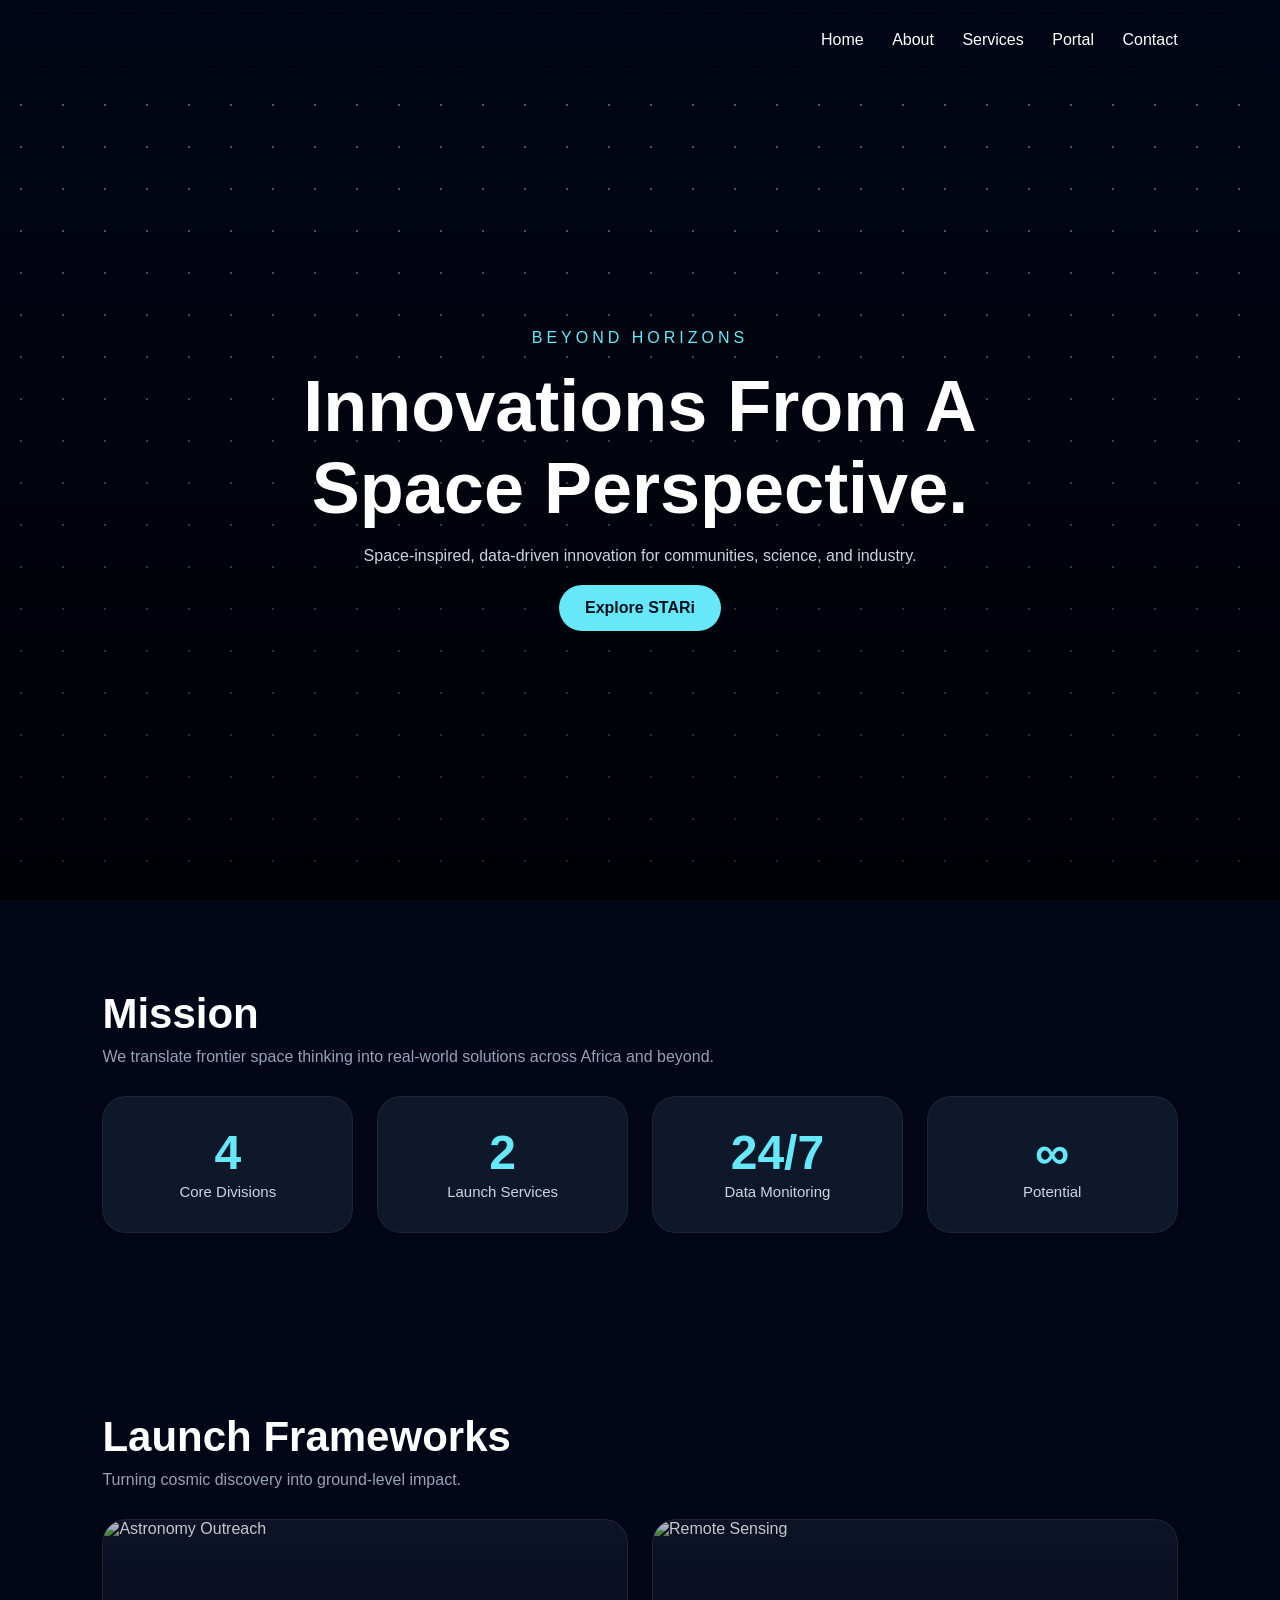
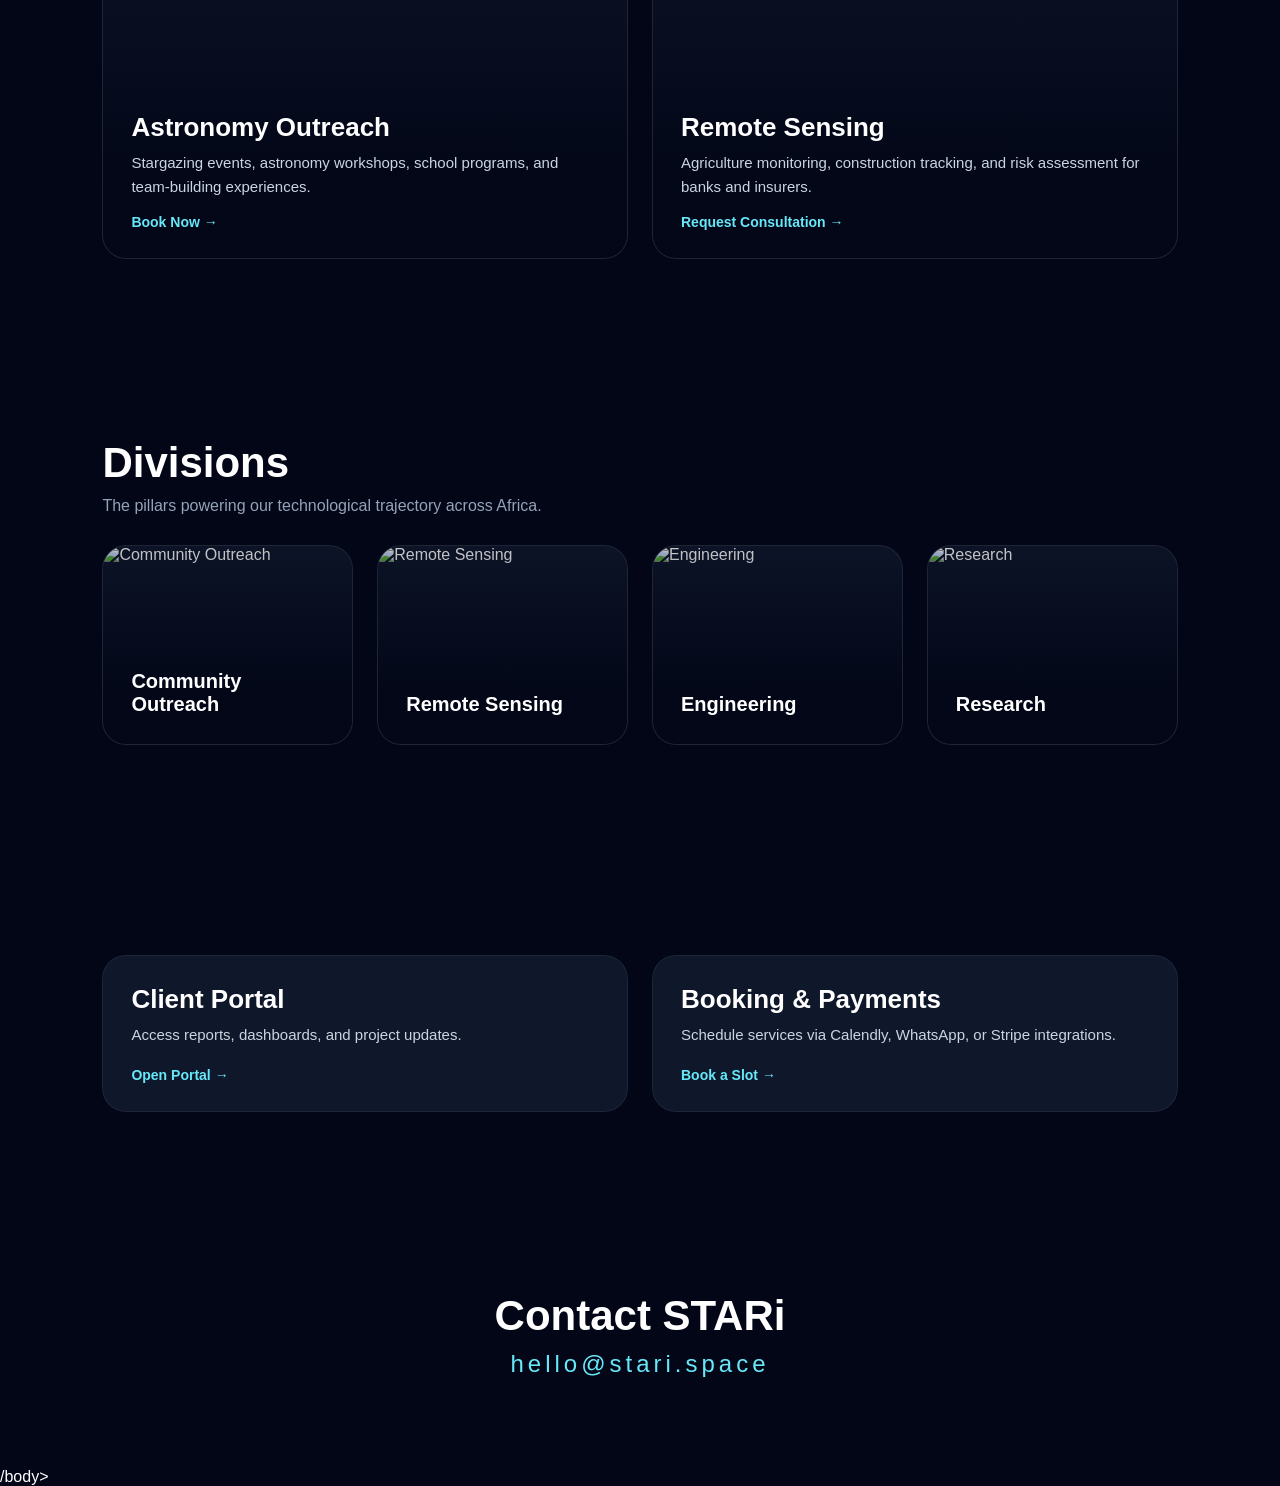
==== commit a3d28f16: "Update index.html" ====
--- a/index.html
+++ b/index.html
@@ -13,14 +13,14 @@
 
 <header>
   <div class="logo">
-    <img src="https://i.imgur.com/R3OBLXe.png" alt="STARi Logo">
+    <a href="index.html"><img src="https://i.imgur.com/R3OBLXe.png" alt="STARi Logo"></a>
   </div>
   <nav>
-    <a href="#mission">Mission</a>
-    <a href="#services">Services</a>
-    <a href="#divisions">Divisions</a>
-    <a href="#portal">Portal</a>
-    <a href="#contact">Contact</a>
+    <a href="index.html">Home</a>
+    <a href="about.html">About</a>
+    <a href="services.html">Services</a>
+    <a href="portal.html">Portal</a>
+    <a href="contact.html">Contact</a>
   </nav>
 </header>
 
@@ -29,7 +29,7 @@
     <div class="tag">BEYOND HORIZONS</div>
     <h1>Innovations From A Space Perspective.</h1>
     <p>Space-inspired, data-driven innovation for communities, science, and industry.</p>
-    <a href="#mission" class="btn">Explore STARi</a>
+    <a href="about.html" class="btn">Explore STARi</a>
   </div>
 </section>
 
@@ -71,7 +71,7 @@
       <div class="card-text-layer">
         <h3>Astronomy Outreach</h3>
         <p>Stargazing events, astronomy workshops, school programs, and team-building experiences.</p>
-        <a href="#contact" class="card-link">Book Now →</a>
+        <a href="services.html" class="card-link">Book Now →</a>
       </div>
     </div>
 
@@ -82,7 +82,7 @@
       <div class="card-text-layer">
         <h3>Remote Sensing</h3>
         <p>Agriculture monitoring, construction tracking, and risk assessment for banks and insurers.</p>
-        <a href="#contact" class="card-link">Request Consultation →</a>
+        <a href="services.html" class="card-link">Request Consultation →</a>
       </div>
     </div>
   </div>
@@ -96,7 +96,7 @@
   <div class="grid four">
     <!-- Division 1 -->
     <div class="card">
-      <img src="https://i.imgur.com/5LP5pWv.jpeg" alt="Community Outreach" class="card-bg-img">
+      <img src="https://i.imgur.com/rV8IN5T.jpeg" alt="Community Outreach" class="card-bg-img">
       <div class="card-overlay-film"></div>
       <div class="card-text-layer">
         <h4>Community Outreach</h4>
@@ -137,19 +137,23 @@
   <div class="card">
     <h3>Client Portal</h3>
     <p class="muted">Access reports, dashboards, and project updates.</p>
+    <a href="portal.html" class="card-link" style="margin-top:20px;">Open Portal →</a>
   </div>
   <div class="card">
     <h3>Booking & Payments</h3>
     <p class="muted">Schedule services via Calendly, WhatsApp, or Stripe integrations.</p>
+    <a href="contact.html" class="card-link" style="margin-top:20px;">Book a Slot →</a>
   </div>
 </section>
 
 <!-- CONTACT -->
 <section id="contact" class="section center">
   <h2 class="title">Contact STARi</h2>
-  <p class="tag" style="font-size:24px;">hello@stari.space</p>
+  <p class="tag" style="font-size:24px;"><a href="contact.html">hello@stari.space</a></p>
 </section>
   
 <script src="script.js"></script>  
 </body>
 </html>
+/body>
+</html>
